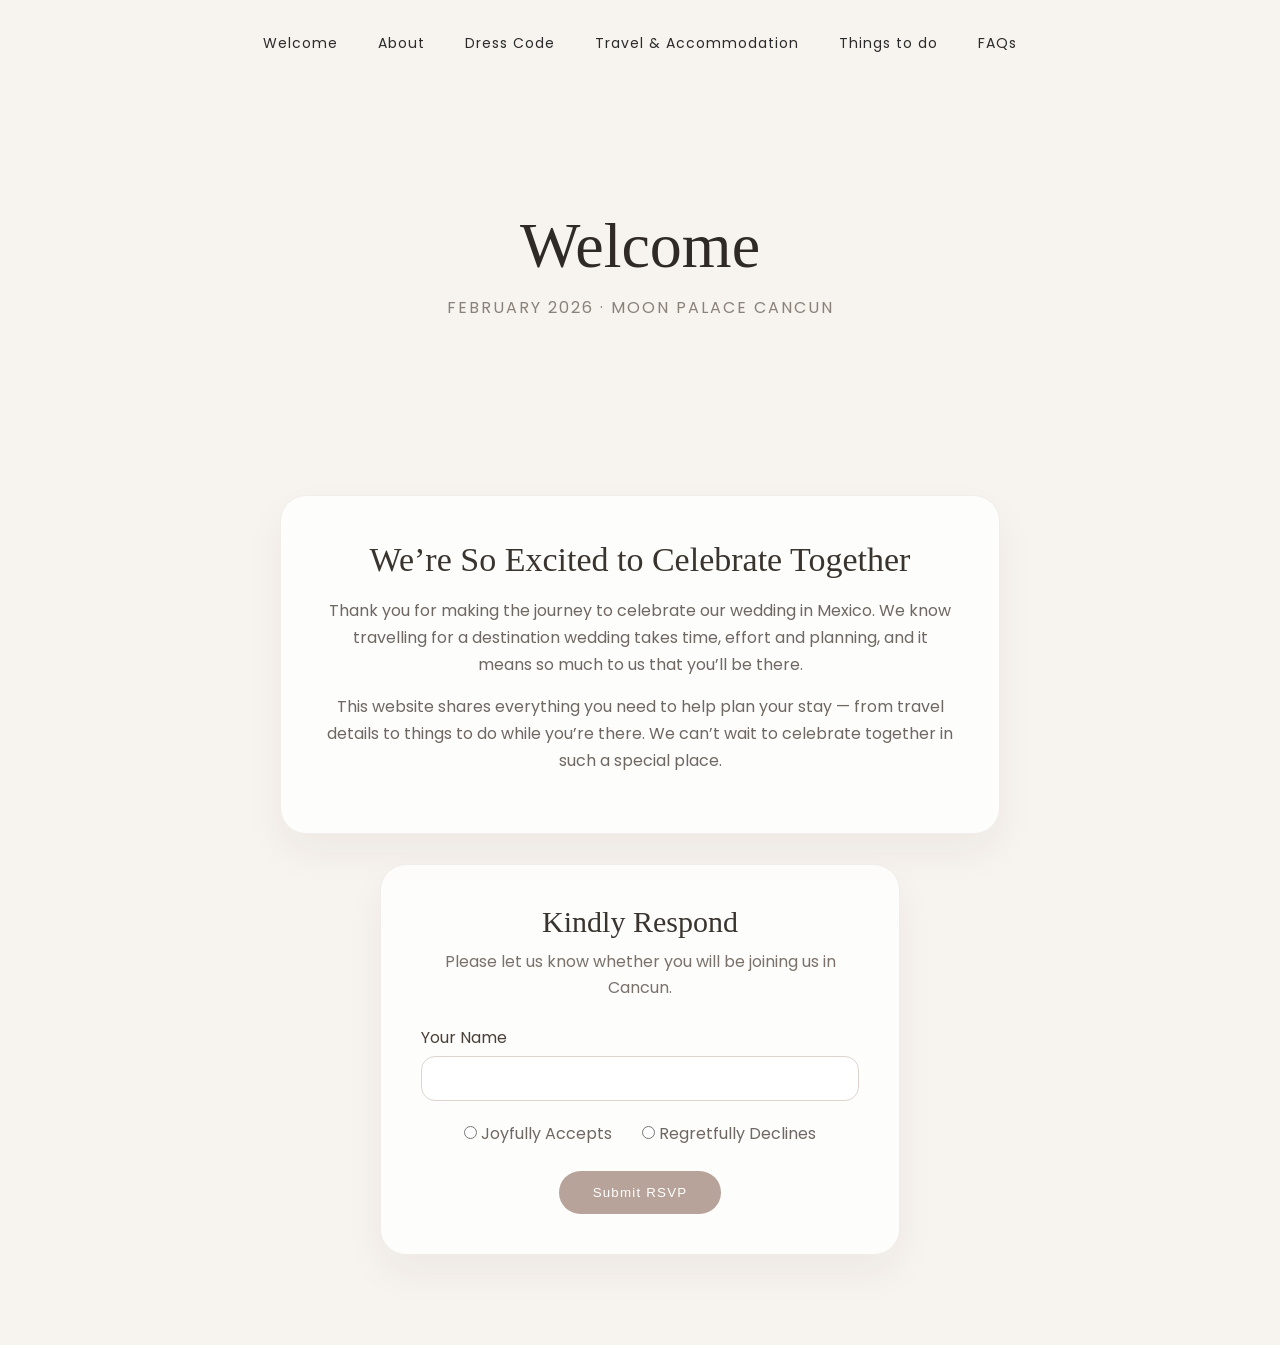
==== index.html @ 93743fab "Add files via upload" ====
<!DOCTYPE html>
<html lang="en">
<head>
  <meta charset="UTF-8">
  <meta name="viewport" content="width=device-width, initial-scale=1.0">
  <title>Priyanka & Govind are getting married</title>

  <link rel="stylesheet" href="style.css">

  <!-- Google Fonts -->
  <link rel="preconnect" href="https://fonts.googleapis.com">
  <link rel="preconnect" href="https://fonts.gstatic.com" crossorigin>
  <link href="https://fonts.googleapis.com/css2?family=Figtree:ital,wght@0,300..900;1,300..900&family=Parisienne&family=Poppins:ital,wght@0,100;0,200;0,300;0,400;0,500;0,600;0,700;0,800;0,900;1,100;1,200;1,300;1,400;1,500;1,600;1,700;1,800;1,900&display=swap" rel="stylesheet">
</head>

<body class="page-home">

  <!-- Navigation -->
  <nav>
    <div class="nav-links">
      <ul>
        <li><a href="index.html">Welcome</a></li>
        <li><a href="About.html">About</a></li>
        <li><a href="DressCode.html">Dress Code</a></li>
        <li><a href="Travel.html">Travel & Accommodation</a></li>
        <li><a href="Thingstodo.html">Things to do</a></li>
        <li><a href="FAQs.html">FAQs</a></li>
      </ul>
    </div>
  </nav>

  <!-- Hero -->
  <section class="welcome-hero">
    <div class="welcome-overlay">
      <h1>Welcome</h1>
      <p class="hero-subtitle">February 2026 · Moon Palace Cancun</p>
    </div>
  </section>

  <!-- Welcome Message -->
  <section class="welcome-message">
    <div class="message-card">
      <h2>We’re So Excited to Celebrate Together</h2>

      <p>
        Thank you for making the journey to celebrate our wedding in Mexico.
        We know travelling for a destination wedding takes time, effort and planning,
        and it means so much to us that you’ll be there.
      </p>

      <p>
        This website shares everything you need to help plan your stay —
        from travel details to things to do while you’re there.
        We can’t wait to celebrate together in such a special place.
      </p>
    </div>
  </section>

  <!-- RSVP Section -->
  <section class="rsvp-section">
    <h2>Kindly Respond</h2>

    <p class="rsvp-text">
      Please let us know whether you will be joining us in Cancun.
    </p>

    <form class="rsvp-form"
          action="https://formspree.io/f/mzdajled"
          method="POST">

      <input type="hidden" name="form_source" value="rsvp_response">

      <div class="form-block">
        <label for="rsvp-name">Your Name</label>
        <input type="text" id="rsvp-name" name="guest_name" required>
      </div>

      <div class="rsvp-options">
        <label class="rsvp-choice">
          <input type="radio" name="attendance" value="Yes" required>
          Joyfully Accepts
        </label>

        <label class="rsvp-choice">
          <input type="radio" name="attendance" value="No">
          Regretfully Declines
        </label>
      </div>

      <button type="submit" class="btn-primary">Submit RSVP</button>

    </form>
  </section>

</body>
</html>
---- style.css ----
/* =====================================================
1. RESET
===================================================== */

*,
*::before,
*::after {
  margin: 0;
  padding: 0;
  box-sizing: border-box;
}

/* =====================================================
2. GLOBAL DESIGN
===================================================== */

body {
  font-family: "Poppins", sans-serif;
  color: #3a342f;
  background: #f7f3ef;
}

h1, h2, h3 {
  font-family: "Playfair Display", serif;
  font-weight: 500;
}

p {
  line-height: 1.6;
  color: #6f6761;
}

/* NAVIGATION */

nav {
  padding: 30px 0;
  text-align: center;
}

.nav-links ul {
  list-style: none;
}

.nav-links li {
  display: inline-block;
  margin: 0 18px;
}

.nav-links a {
  text-decoration: none;
  color: #2b2b2b;
  font-size: 14px;
  letter-spacing: 1px;
}

/* SHARED SECTION WRAPPER */

.page-section {
  max-width: 1100px;
  margin: 80px auto;
  padding: 0 20px;
  text-align: center;
}

/* BUTTON */

.btn-primary {
  padding: 14px 34px;
  border-radius: 40px;
  background: #b7a39a;
  color: white;
  border: none;
  cursor: pointer;
}

/* =====================================================
3. HOME PAGE
===================================================== */

.page-home .welcome-hero {
    height: 360px;
    display: flex;
    align-items: center;
    justify-content: center;
    text-align: center;
    background:
        linear-gradient(rgba(247,243,239,0.75), rgba(247,243,239,0.95)),
        url("Pictures/photos/cancun.jpg") center/cover no-repeat;
}

.page-home .welcome-overlay h1 {
    font-size: 64px;
    margin-bottom: 12px;
    color: #2f2a26;
}

.page-home .hero-subtitle {
    letter-spacing: 2px;
    text-transform: uppercase;
    color: #8a817a;
}


/* MESSAGE SECTION */

.page-home .welcome-message {
    margin: 50px auto 30px;
    padding: 0 20px;
}

.page-home .message-card {
    max-width: 720px;
    margin: auto;
    padding: 45px;
    border-radius: 26px;
    background: rgba(255,255,255,0.78);
    border: 1px solid rgba(200,190,180,0.25);
    text-align: center;
    box-shadow: 0 18px 40px rgba(60,40,20,0.05);
}

.page-home .message-card h2 {
    font-size: 34px;
    margin-bottom: 18px;
}

.page-home .message-card p {
    color: #6f6761;
    line-height: 1.7;
    margin-bottom: 14px;
}


/* RSVP SECTION */

.page-home .rsvp-section {
    max-width: 520px;
    margin: 20px auto 90px;
    padding: 40px;
    border-radius: 26px;
    background: rgba(255,255,255,0.78);
    border: 1px solid rgba(200,190,180,0.25);
    text-align: center;
    box-shadow: 0 18px 40px rgba(60,40,20,0.05);
}

.page-home .rsvp-section h2 {
    font-size: 30px;
    margin-bottom: 10px;
}

.page-home .rsvp-text {
    color: #7a716a;
    margin-bottom: 25px;
}


/* FORM */

.page-home .rsvp-form {
    text-align: left;
}

.page-home .rsvp-form input[type="text"] {
    width: 100%;
    padding: 14px;
    border-radius: 14px;
    border: 1px solid #ddd4cd;
    margin-bottom: 20px;
}


/* YES / NO OPTIONS */

.page-home .rsvp-options {
    display: flex;
    justify-content: center;
    gap: 30px;
    margin-bottom: 25px;
}

.page-home .rsvp-choice {
    font-size: 16px;
    color: #6f6761;
}


/* BUTTON */

.page-home .btn-primary {
    display: inline-block;
    padding: 14px 34px;
    border-radius: 40px;
    background: #b7a39a;
    color: white;
    border: none;
    letter-spacing: 1.2px;
    cursor: pointer;
    transition: 0.3s ease;
    
}

.page-home .btn-primary:hover {
    background: #a89289;
    transform: translateY(-2px);

}

/* Center the RSVP button without affecting inputs */
.page-home .rsvp-form {
    text-align: center;
}

.page-home .rsvp-form .form-block {
    text-align: left;
}

/* =====================================================
4. ABOUT PAGE (EVENT GRID)
===================================================== */


.events-grid {
    display: grid;
    grid-template-columns: repeat(3, 1fr);
    gap: 28px;
    max-width: 900px;
    margin: 0 auto;
    align-items: stretch; /* makes all cards equal height */
  }
  
  .event-card {
    background: white;
    border-radius: 18px;
    overflow: hidden;
    box-shadow: 0 10px 24px rgba(0,0,0,0.06);
    padding-bottom: 20px;
  
    display: flex;              /* IMPORTANT */
    flex-direction: column;     /* allows equal-height layout */
    height: 100%;
    transition: transform .25s ease, box-shadow .25s ease;
  }
  
  .event-card:hover {
    transform: translateY(-4px);
    box-shadow: 0 16px 28px rgba(0,0,0,0.08);
  }
  
  /* Image scaled down */
  .event-card img {
    width: 100%;
    height: 170px;
    object-fit: cover;
  }
  
  /* Title */
  .event-card h3 {
    margin: 16px 0 4px;
    font-size: 20px;
    font-weight: 500;
  }
  
  /* Date */
  .event-card p strong {
    font-size: 15.5px;
    color: #6f6761;
  }
  
  /* Body text */
  .event-card p {
    padding: 0 20px;
    font-size: 14.5px;
    line-height: 1.6;
    color: #6f6761;
  }
  
  /* This makes all cards finish evenly */
  .event-card p:last-child {
    margin-top: auto;
  }

/* =====================================================
5. DRESS CODE PAGE
===================================================== */
/* =========================
   PAGE INTRO
========================= */

.dress-intro {
    text-align: center;
    margin-bottom: 40px;
  }
  
  .dress-intro h2 {
    font-size: 42px;
    margin-bottom: 10px;
  }
  
  .dress-intro p {
    color: #6f6761;
  }
  
  
  /* =========================
     TABLE CONTAINER
     (Full-width, NOT boxed)
  ========================= */
  
  .dress-table {
    width: 100%;
    max-width: 1400px;          /* keeps it wide but not stretched to infinity */
    margin: 50px auto;
    padding: 0 24px;            /* reduced side padding = more usable width */
  
    border-radius: 22px;
    overflow: hidden;
  
    background: rgba(255,255,255,0.78);
    border: 1px solid rgba(200,190,180,0.25);
    box-shadow: 0 18px 40px rgba(60,40,20,0.05);
  }
  
  
  /* =========================
     GRID STRUCTURE (WIDE + HORIZONTAL)
  ========================= */
  
  .dress-header,
  .dress-row {
    display: grid;
  
    /* Forces a horizontal layout */
    grid-template-columns: 1.3fr 1fr 2fr 2.4fr;
  
    column-gap: 40px;           /* adds breathing room horizontally */
  }
  
  
  /* =========================
     HEADER
  ========================= */
  
  .dress-header {
    padding: 18px 28px;
  
    font-size: 12px;
    letter-spacing: 3px;
    text-transform: uppercase;
    color: #8a817a;
  
    background: rgba(248,244,240,0.9);
    border-bottom: 1px solid rgba(0,0,0,0.05);
  }
  
  
  /* =========================
     ROWS (Reduced Height)
  ========================= */
  
  .dress-row {
    padding: 20px 28px;        /* tighter = less vertical stretch */
    align-items: center;
  
    border-bottom: 1px solid rgba(0,0,0,0.05);
    transition: background 0.25s ease;
  }
  
  .dress-row:last-child {
    border-bottom: none;
  }
  
  .dress-row:nth-child(even) {
    background: rgba(252,249,246,0.65);
  }
  
  .dress-row:hover {
    background: rgba(255,255,255,0.9);
  }
  
  
  /* =========================
     ALIGNMENT (LEFT = feels wider)
  ========================= */
  
  .dress-header div,
  .dress-row > div {
    text-align: left;
    width: 100%;
  }
  
  
  /* =========================
     TYPOGRAPHY
  ========================= */
  
  .dress-event {
    font-family: "Playfair Display", serif;
    font-size: 24px;
    color: #2f2a26;
  }
  
  .dress-theme {
    font-size: 18px;
    color: #7a716a;
  }
  
  
  /* IMPORTANT:
     No max-width → allows text to flow horizontally
  */
  .dress-details {
    font-size: 16px;
    color: #7a716a;
    line-height: 1.45;
  }
  
  
  /* =========================
     ATTIRE COLUMN
     (Compact but still horizontal)
  ========================= */
  
  .dress-suggestions {
    font-size: 16px;
    line-height: 1.5;
    color: #4f4a45;
  }
  
  .dress-suggestions strong {
    display: block;
    font-weight: 600;
    margin: 6px 0 2px;
    letter-spacing: 0.3px;
  }
  
  
  /* =========================
     MOBILE ONLY (Stack when needed)
  ========================= */
  
  @media (max-width: 900px) {
  
    .dress-header {
      display: none;
    }
  
    .dress-row {
      grid-template-columns: 1fr;
      gap: 6px;
      padding: 22px;
    }
  
    .dress-event {
      font-size: 20px;
    }
  }
/* =====================================================
6. TRAVEL PAGE
===============================================/* ============================================================ */
.travel-hero {
    background: linear-gradient(rgba(255,255,255,0.78), rgba(255,255,255,0.78)),
                url("images/moon-palace.jpg") center/cover no-repeat;
    padding: 110px 20px 90px;
    text-align: center;
  }
  
  .travel-hero h1 {
    font-family: "Playfair Display", serif;
    font-size: 54px;
    color: #3e342c;
    margin-bottom: 25px;
  }
  
  .travel-buttons {
    margin-top: 25px;
  }
  
  
  /* =========================
     TWO INFO CARDS GRID
  ========================= */
  
  .travel-grid {
    max-width: 1100px;
    margin: 70px auto;
    padding: 0 20px;
  
    display: grid;
    grid-template-columns: 1fr 1fr;
    gap: 55px;
  }
  
  .travel-card {
    background: #ffffff;
    padding: 38px 40px;
    border-radius: 22px;
  
    box-shadow: 0 18px 40px rgba(60,40,20,0.06);
    border: 1px solid rgba(0,0,0,0.04);
  
    text-align: left;
  }
  
  .travel-card h3 {
    font-family: "Playfair Display", serif;
    font-size: 26px;
    margin-bottom: 18px;
    color: #3e342c;
  }
  
  .travel-card ul {
    padding-left: 18px;
    line-height: 1.7;
    color: #5c5148;
  }
  
  .travel-card li {
    margin-bottom: 10px;
  }
  
  
  /* =========================
     FLIGHTS SECTION
  ========================= */
  
  .flights-section {
    max-width: 1000px;
    margin: 80px auto;
    padding: 0 20px;
    text-align: center;
  }
  
  .flights-section h2 {
    font-family: "Playfair Display", serif;
    font-size: 34px;
    margin-bottom: 15px;
    color: #3e342c;
  }
  
  .flight-note {
    max-width: 650px;
    margin: 0 auto 35px;
    color: #6d625a;
    line-height: 1.6;
  }
  
  
  /* =========================
     FLIGHTS TABLE
  ========================= */
  
  .flights-table {
    border-radius: 18px;
    overflow: hidden;
    background: #ffffff;
    box-shadow: 0 18px 40px rgba(60,40,20,0.06);
    border: 1px solid rgba(0,0,0,0.05);
  }
  
  .flight-row {
    display: grid;
    grid-template-columns: 1fr 1fr 1fr;
  
    padding: 20px 26px;
    text-align: left;
  
    border-bottom: 1px solid rgba(0,0,0,0.05);
  }
  
  .flight-row:last-child {
    border-bottom: none;
  }
  
  .flight-row.header {
    background: #faf7f4;
    font-weight: 600;
    color: #7a6e66;
    letter-spacing: 1px;
    text-transform: uppercase;
    font-size: 13px;
  }
  
  
  /* =========================
     GUEST DETAILS FORM
  ========================= */
  
  .guest-details {
    max-width: 700px;
    margin: 90px auto;
    padding: 0 20px;
    text-align: center;
  }
  
  .guest-details h2 {
    font-family: "Playfair Display", serif;
    font-size: 32px;
    margin-bottom: 10px;
  }
  
  .guest-intro {
    margin-bottom: 30px;
    color: #6d625a;
  }
  
  .details-form {
    display: flex;
    flex-direction: column;
    gap: 18px;
    text-align: left;
  }
  
  .details-form input,
  .details-form textarea {
    padding: 14px;
    border-radius: 10px;
    border: 1px solid rgba(0,0,0,0.15);
    font-family: inherit;
  }
  
  .details-form textarea {
    min-height: 120px;
  }
  
  
  /* =========================
     MOBILE RESPONSIVE
  ========================= */
  
  @media (max-width: 800px) {
  
    .travel-grid {
      grid-template-columns: 1fr;
      gap: 30px;
    }
  
    .flight-row {
      grid-template-columns: 1fr;
      gap: 6px;
    }
  }

/* =====================================================
   THINGS TO DO PAGE
===================================================== */

/* Section spacing + centering */
.things-section {
    max-width: 1200px;
    margin: 90px auto;
    padding: 0 24px;
    text-align: center;
  }
  
  /* Section titles */
  .things-section h2 {
    font-family: "Playfair Display", serif;
    font-size: 36px;
    color: #3e342c;
    margin-bottom: 40px;
  }
  
  
  /* =========================
     GRID LAYOUT
  ========================= */
  
  .things-grid {
    display: grid;
    grid-template-columns: repeat(3, 1fr);
    gap: 34px;
  }
  
  
  /* =========================
     ACTIVITY CARDS
  ========================= */
  
  .thing-card {
    background: #ffffff;
    padding: 34px 28px;
    border-radius: 20px;
  
    text-align: left;
  
    border: 1px solid rgba(0,0,0,0.05);
    box-shadow: 0 18px 40px rgba(60,40,20,0.06);
  
    transition: transform 0.25s ease, box-shadow 0.25s ease;
  }
  
  /* Soft lift like your reference */
  .thing-card:hover {
    transform: translateY(-6px);
    box-shadow: 0 26px 60px rgba(60,40,20,0.10);
  }
  
  
  /* Card titles */
  .thing-card h3 {
    font-family: "Playfair Display", serif;
    font-size: 22px;
    color: #3e342c;
    margin-bottom: 10px;
  }
  
  /* Card text */
  .thing-card p {
    color: #6b5f57;
    line-height: 1.6;
    font-size: 15.5px;
  }
  
  
  /* =========================
     RESPONSIVE
  ========================= */
  
  @media (max-width: 1000px) {
    .things-grid {
      grid-template-columns: repeat(2, 1fr);
    }
  }
  
  @media (max-width: 640px) {
    .things-grid {
      grid-template-columns: 1fr;
    }
  
    .things-section {
      margin: 60px auto;
    }
  }
/* =====================================================
8. FAQ PAGE
===================================================== */

/* Main FAQ wrapper */
.faq-section {
    max-width: 820px;
    margin: 90px auto 60px;
    padding: 0 24px;
  }
  
  .faq-section h1 {
    font-family: "Playfair Display", serif;
    font-size: 42px;
    color: #3e342c;
    margin-bottom: 35px;
  }
  
  
  /* =========================
     FAQ ITEMS
  ========================= */
  
  .faq-item {
    border-bottom: 1px solid rgba(0,0,0,0.08);
  }
  
  
  /* Question button */
  .faq-question {
    width: 100%;
    padding: 22px 0;
  
    background: none;
    border: none;
  
    font-size: 19px;
    color: #4b4038;
    text-align: left;
  
    cursor: pointer;
    position: relative;
  }
  
  
  /* + icon */
  .faq-question::after {
    content: "+";
    position: absolute;
    right: 0;
    font-size: 22px;
    transition: transform 0.25s ease;
  }
  
  
  /* Rotate when open */
  .faq-item.active .faq-question::after {
    transform: rotate(45deg);
  }
  
  
  /* Answer animation */
  .faq-answer {
    max-height: 0;
    overflow: hidden;
    transition: max-height 0.35s ease;
    color: #6b5f57;
    line-height: 1.6;
    padding-right: 30px;
  }
  
  .faq-item.active .faq-answer {
    max-height: 300px;
    padding-bottom: 20px;
  }
  
  
  /* =========================
     CONTACT SECTION
  ========================= */
  
  .faq-contact {
    max-width: 640px;
    margin: 80px auto 100px;
    padding: 0 24px;
    text-align: center;
  }
  
  .faq-contact h2 {
    font-family: "Playfair Display", serif;
    font-size: 32px;
    margin-bottom: 10px;
    color: #3e342c;
  }
  
  .faq-contact-intro {
    margin-bottom: 30px;
    color: #6d625a;
  }
  
  
  /* =========================
     FORM
  ========================= */
  
  .faq-form {
    display: flex;
    flex-direction: column;
    gap: 18px;
    text-align: left;
  }
  
  .form-block label {
    display: block;
    margin-bottom: 6px;
    color: #4b4038;
  }
  
  .faq-form input,
  .faq-form textarea {
    width: 100%;
    padding: 14px;
    border-radius: 10px;
    border: 1px solid rgba(0,0,0,0.15);
    font-family: inherit;
    font-size: 15px;
  }
  
  .faq-form textarea {
    min-height: 130px;
    resize: vertical;
  }
  
  
  /* =========================
     MOBILE
  ========================= */
  
  @media (max-width: 640px) {
    .faq-section {
      margin-top: 60px;
    }
  
    .faq-section h1 {
      font-size: 32px;
    }
  }
/* =====================================================
9. RESPONSIVE (ALWAYS LAST)
===================================================== */

@media (max-width: 900px) {
  .events-grid,
  .travel-grid,
  .things-grid {
    grid-template-columns: 1fr;
  }

  .flight-row,
  .dress-row {
    grid-template-columns: 1fr;
  }
}
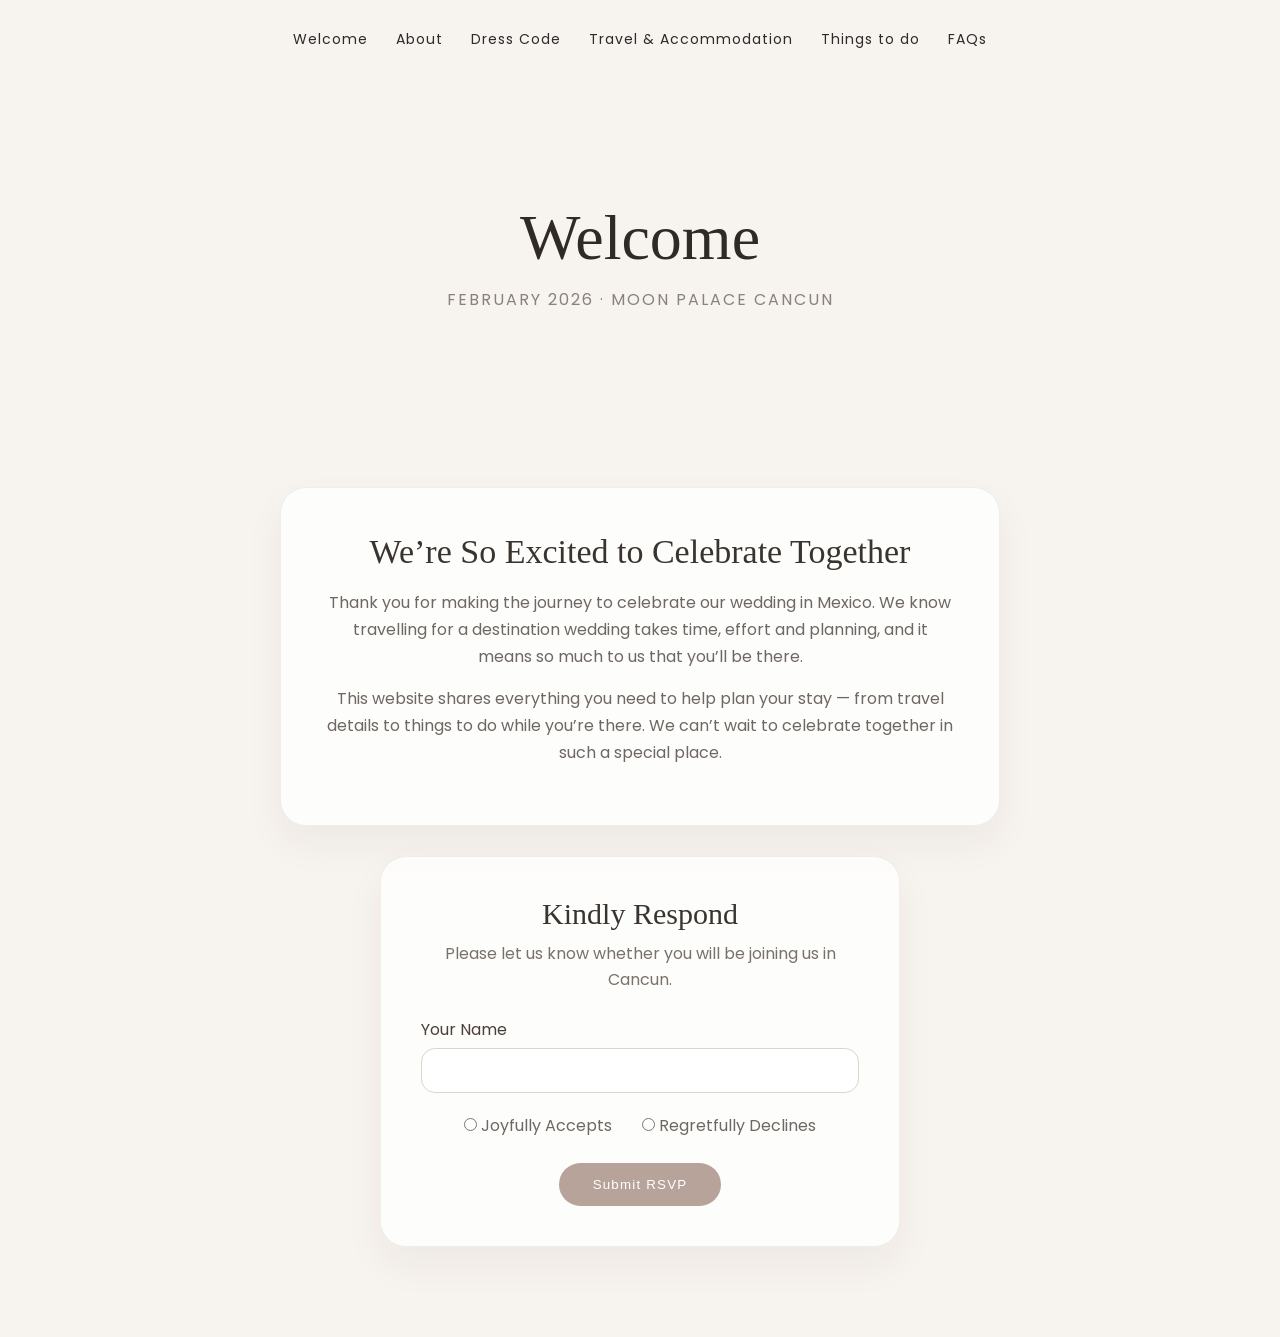
==== commit 37e284fa: "Add files via upload" ====
--- a/index.html
+++ b/index.html
@@ -14,9 +14,15 @@
 </head>
 
 <body class="page-home">
+<!-- Navigation -->
 
-  <!-- Navigation -->
-  <nav>
+<nav>
+  <div class="nav-inner">
+
+    <button class="nav-toggle" aria-label="Open Menu">
+      ☰
+    </button>
+
     <div class="nav-links">
       <ul>
         <li><a href="index.html">Welcome</a></li>
@@ -27,8 +33,10 @@
         <li><a href="FAQs.html">FAQs</a></li>
       </ul>
     </div>
-  </nav>
 
+  </div>
+</nav>
+  
   <!-- Hero -->
   <section class="welcome-hero">
     <div class="welcome-overlay">
@@ -91,6 +99,14 @@
 
     </form>
   </section>
-
+  <script>
+    const toggle = document.querySelector(".nav-toggle");
+    const links = document.querySelector(".nav-links");
+  
+    toggle.addEventListener("click", function () {
+      links.classList.toggle("open");
+    });
+  </script>
+  
 </body>
 </html>
--- a/style.css
+++ b/style.css
@@ -30,20 +30,35 @@
   color: #6f6761;
 }
 
-/* NAVIGATION */
+/* =====================================================
+NAVIGATION (DESKTOP + MOBILE BASE)
+===================================================== */
 
 nav {
-  padding: 30px 0;
+  padding: 26px 20px;
   text-align: center;
-}
-
+  position: relative;
+  z-index: 1000;
+}
+
+/* Inner wrapper (keeps button + links aligned) */
+.nav-inner {
+  max-width: 1100px;
+  margin: 0 auto;
+}
+
+/* Use FLEX instead of inline-block */
 .nav-links ul {
   list-style: none;
-}
-
+  display: flex;
+  justify-content: center;
+  align-items: center;
+  gap: 28px;
+}
+
+/* Remove inline-block completely */
 .nav-links li {
-  display: inline-block;
-  margin: 0 18px;
+  margin: 0;
 }
 
 .nav-links a {
@@ -51,6 +66,16 @@
   color: #2b2b2b;
   font-size: 14px;
   letter-spacing: 1px;
+  transition: opacity 0.25s ease;
+}
+
+.nav-links a:hover {
+  opacity: 0.6;
+}
+
+/* Hide hamburger on desktop */
+.nav-toggle {
+  display: none;
 }
 
 /* SHARED SECTION WRAPPER */
@@ -229,6 +254,7 @@
     align-items: stretch; /* makes all cards equal height */
   }
   
+
   .event-card {
     background: white;
     border-radius: 18px;
@@ -279,6 +305,53 @@
   .event-card p:last-child {
     margin-top: auto;
   }
+/* =========================
+   INTRO SPACING FIX
+========================= */
+
+.events-intro {
+  max-width: 720px;
+  margin: 0 auto 40px;
+  text-align: center;
+}
+
+.events-intro p {
+  margin-top: 12px;
+}
+
+
+/* =========================
+   GUIDANCE BOX
+========================= */
+
+.events-guidance {
+  max-width: 680px;
+  margin: 40px auto 60px;
+  padding: 26px 30px;
+
+  background: rgba(255,255,255,0.7);
+  border-radius: 16px;
+  border: 1px solid rgba(0,0,0,0.04);
+
+  text-align: left;
+
+  /* This softens it visually */
+  font-size: 15.5px;
+  line-height: 1.7;
+  color: #6f6761;
+}
+
+.events-guidance p {
+  margin-bottom: 14px;
+}
+
+.events-guidance ul {
+  padding-left: 18px;
+}
+
+.events-guidance li {
+  margin-bottom: 8px;
+}
 
 /* =====================================================
 5. DRESS CODE PAGE
@@ -434,30 +507,9 @@
     letter-spacing: 0.3px;
   }
   
-  
-  /* =========================
-     MOBILE ONLY (Stack when needed)
-  ========================= */
-  
-  @media (max-width: 900px) {
-  
-    .dress-header {
-      display: none;
-    }
-  
-    .dress-row {
-      grid-template-columns: 1fr;
-      gap: 6px;
-      padding: 22px;
-    }
-  
-    .dress-event {
-      font-size: 20px;
-    }
-  }
 /* =====================================================
 6. TRAVEL PAGE
-===============================================/* ============================================================ */
+===================================================== */
 .travel-hero {
     background: linear-gradient(rgba(255,255,255,0.78), rgba(255,255,255,0.78)),
                 url("images/moon-palace.jpg") center/cover no-repeat;
@@ -582,6 +634,47 @@
   }
   
   
+  /* Add labels manually using pseudo-elements */
+  .flight-row div:nth-child(1)::before {
+    content: "Departure";
+    display: block;
+    font-size: 12px;
+    letter-spacing: 1px;
+    color: #9a9088;
+    text-transform: uppercase;
+    margin-bottom: 2px;
+  }
+
+  .flight-row div:nth-child(2)::before {
+    content: "Airline";
+    display: block;
+    font-size: 12px;
+    letter-spacing: 1px;
+    color: #9a9088;
+    text-transform: uppercase;
+    margin-bottom: 2px;
+  }
+
+  .flight-row div:nth-child(3)::before {
+    content: "Days";
+    display: block;
+    font-size: 12px;
+    letter-spacing: 1px;
+    color: #9a9088;
+    text-transform: uppercase;
+    margin-bottom: 6px;
+  }
+
+  /* Add spacing between cards */
+  .flight-row {
+    border-bottom: none;
+    margin-bottom: 14px;
+    border-radius: 14px;
+    background: #fff;
+    box-shadow: 0 8px 20px rgba(0,0,0,0.05);
+  }
+
+  
   /* =========================
      GUEST DETAILS FORM
   ========================= */
@@ -624,23 +717,7 @@
   }
   
   
-  /* =========================
-     MOBILE RESPONSIVE
-  ========================= */
-  
-  @media (max-width: 800px) {
-  
-    .travel-grid {
-      grid-template-columns: 1fr;
-      gap: 30px;
-    }
-  
-    .flight-row {
-      grid-template-columns: 1fr;
-      gap: 6px;
-    }
-  }
-
+  
 /* =====================================================
    THINGS TO DO PAGE
 ===================================================== */
@@ -713,25 +790,6 @@
   }
   
   
-  /* =========================
-     RESPONSIVE
-  ========================= */
-  
-  @media (max-width: 1000px) {
-    .things-grid {
-      grid-template-columns: repeat(2, 1fr);
-    }
-  }
-  
-  @media (max-width: 640px) {
-    .things-grid {
-      grid-template-columns: 1fr;
-    }
-  
-    .things-section {
-      margin: 60px auto;
-    }
-  }
 /* =====================================================
 8. FAQ PAGE
 ===================================================== */
@@ -866,33 +924,179 @@
   }
   
   
-  /* =========================
-     MOBILE
-  ========================= */
-  
-  @media (max-width: 640px) {
-    .faq-section {
-      margin-top: 60px;
-    }
-  
-    .faq-section h1 {
-      font-size: 32px;
-    }
-  }
+
 /* =====================================================
-9. RESPONSIVE (ALWAYS LAST)
+9. MOBILE RESPONSIVE — MASTER (ONLY ONE)
 ===================================================== */
 
-@media (max-width: 900px) {
+@media (max-width: 768px) {
+
+  /* ---------- GLOBAL SPACING ---------- */
+
+  section,
+  .page-section,
+  .things-section,
+  .faq-section,
+  .guest-details {
+    margin: 50px auto;
+    padding: 0 18px;
+  }
+
+  /* ---------- TYPOGRAPHY ---------- */
+
+  h1 {
+    font-size: clamp(32px, 8vw, 44px);
+    line-height: 1.2;
+  }
+
+  h2 {
+    font-size: clamp(24px, 6vw, 32px);
+  }
+
+  h3 {
+    font-size: 20px;
+  }
+
+  p {
+    font-size: 15.5px;
+  }
+
+  /* ---------- NAV → MOBILE DROPDOWN ---------- */
+
+  /* =====================================================
+MOBILE NAV
+===================================================== */
+
+@media (max-width: 768px) {
+
+  /* Show hamburger */
+  .nav-toggle {
+    display: block;
+    font-size: 26px;
+    background: none;
+    border: none;
+    margin: 0 auto;
+    cursor: pointer;
+  }
+
+  /* Stack menu */
+  .nav-links {
+    position: absolute;
+    top: 100%;
+    left: 0;
+    width: 100%;
+    background: #f7f3ef;
+
+    max-height: 0;
+    overflow: hidden;
+    transition: max-height 0.35s ease;
+  }
+
+  .nav-links ul {
+    flex-direction: column;
+    gap: 10px;
+    padding: 16px 0;
+  }
+
+  .nav-links a {
+    display: block;
+    padding: 12px;
+    font-size: 16px;
+  }
+
+  /* When opened via JS */
+  .nav-links.open {
+    max-height: 400px;
+  }
+}
+  /* ---------- STACK ALL GRIDS ---------- */
+
   .events-grid,
   .travel-grid,
   .things-grid {
     grid-template-columns: 1fr;
-  }
-
-  .flight-row,
+    gap: 24px;
+  }
+
+  /* ---------- EVENTS GUIDANCE BOX ---------- */
+
+  .events-guidance {
+    padding: 20px;
+    margin-bottom: 40px;
+  }
+
+  /* ---------- FLIGHTS → MOBILE CARDS ---------- */
+
+  .flight-row {
+    grid-template-columns: 1fr;
+    padding: 16px 18px;
+    gap: 4px;
+    border-bottom: none;
+    margin-bottom: 14px;
+    border-radius: 14px;
+    background: #fff;
+    box-shadow: 0 8px 20px rgba(0,0,0,0.05);
+  }
+
+  .flight-row.header {
+    display: none;
+  }
+
+  .flight-row div:nth-child(1)::before {
+    content: "Departure";
+    font-size: 12px;
+    color: #9a9088;
+    text-transform: uppercase;
+    display: block;
+  }
+
+  .flight-row div:nth-child(2)::before {
+    content: "Airline";
+    font-size: 12px;
+    color: #9a9088;
+    text-transform: uppercase;
+    display: block;
+  }
+
+  .flight-row div:nth-child(3)::before {
+    content: "Days";
+    font-size: 12px;
+    color: #9a9088;
+    text-transform: uppercase;
+    display: block;
+  }
+
+  /* ---------- DRESS TABLE STACK ---------- */
+
+  .dress-header {
+    display: none;
+  }
+
   .dress-row {
     grid-template-columns: 1fr;
-  }
-}
-
+    padding: 18px;
+    gap: 6px;
+  }
+
+  /* ---------- FORMS ---------- */
+
+  .details-form input,
+  .details-form textarea,
+  .faq-form input,
+  .faq-form textarea {
+    font-size: 16px;
+  }
+
+  /* ---------- BUTTON ---------- */
+
+  .btn-primary {
+    width: 100%;
+    padding: 16px;
+  }
+}
+
+
+/* Hide hamburger on desktop */
+.nav-toggle {
+  display: none;
+}
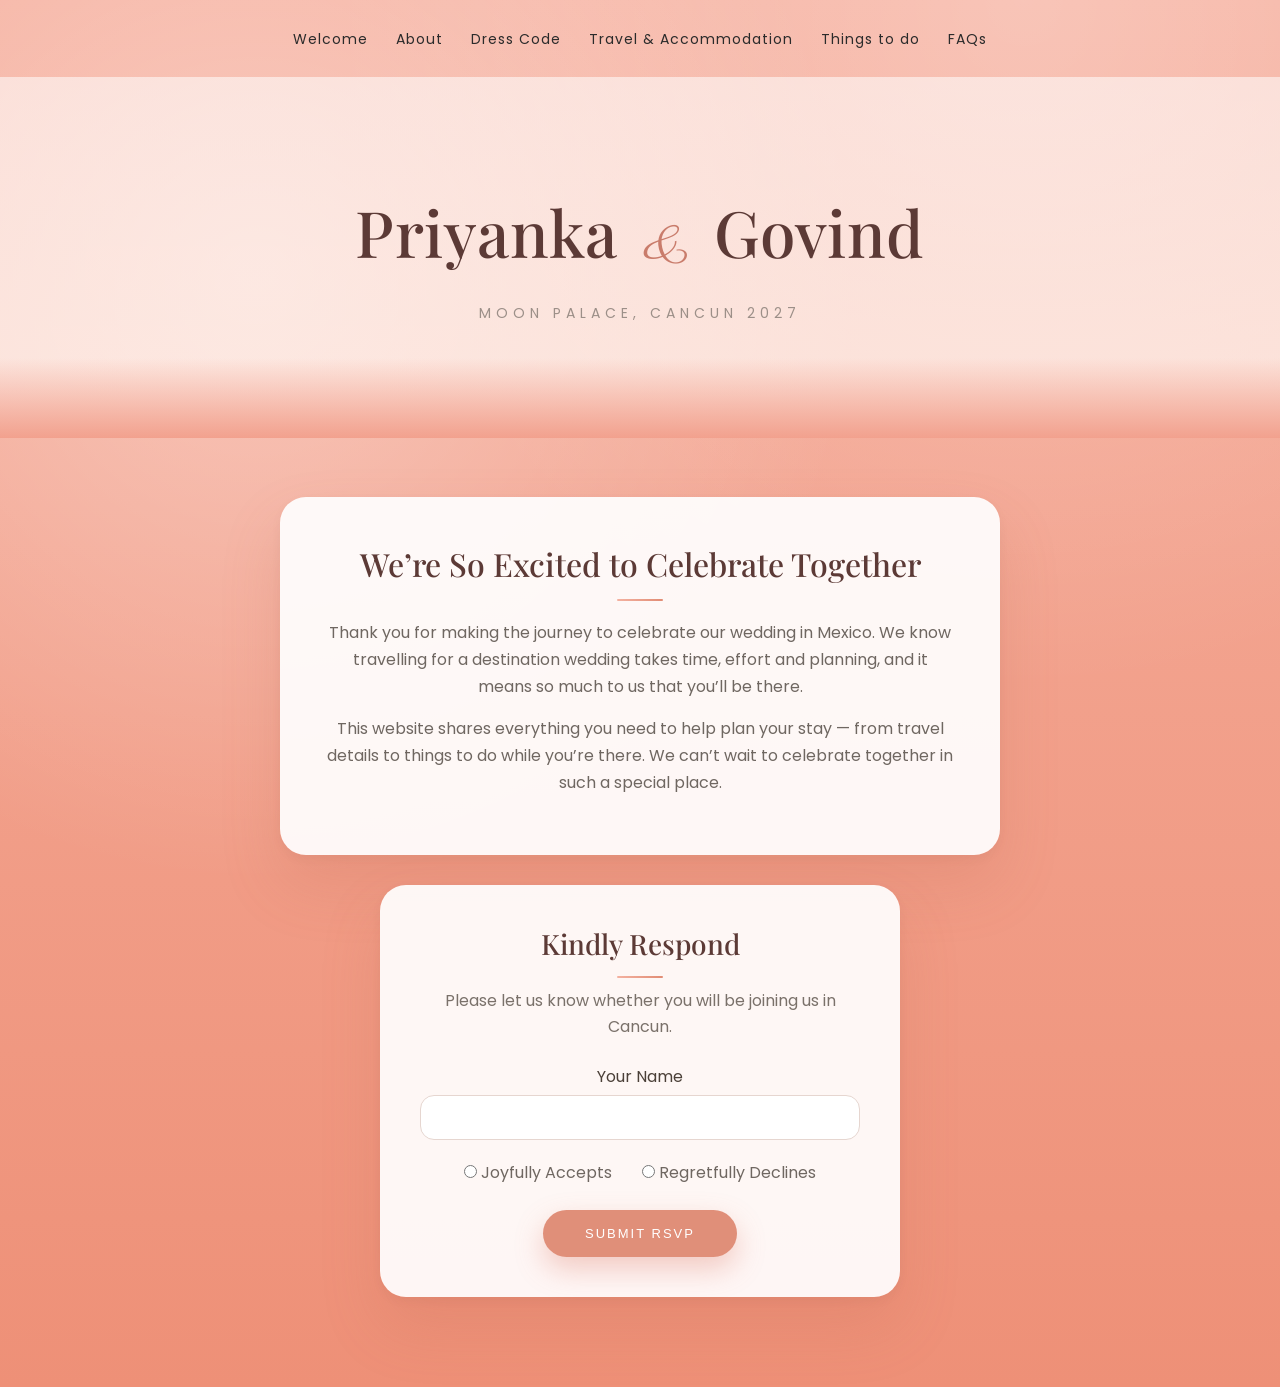
==== commit 87a66ad9: "Add files via upload" ====
--- a/index.html
+++ b/index.html
@@ -11,17 +11,16 @@
   <link rel="preconnect" href="https://fonts.googleapis.com">
   <link rel="preconnect" href="https://fonts.gstatic.com" crossorigin>
   <link href="https://fonts.googleapis.com/css2?family=Figtree:ital,wght@0,300..900;1,300..900&family=Parisienne&family=Poppins:ital,wght@0,100;0,200;0,300;0,400;0,500;0,600;0,700;0,800;0,900;1,100;1,200;1,300;1,400;1,500;1,600;1,700;1,800;1,900&display=swap" rel="stylesheet">
+  <link href="https://fonts.googleapis.com/css2?family=Playfair+Display:wght@400;500&family=Cormorant+Garamond:wght@300;400&display=swap" rel="stylesheet">
 </head>
 
 <body class="page-home">
+
 <!-- Navigation -->
-
 <nav>
   <div class="nav-inner">
 
-    <button class="nav-toggle" aria-label="Open Menu">
-      ☰
-    </button>
+    <button class="nav-toggle" aria-label="Open Menu">☰</button>
 
     <div class="nav-links">
       <ul>
@@ -36,77 +35,84 @@
 
   </div>
 </nav>
-  
-  <!-- Hero -->
-  <section class="welcome-hero">
-    <div class="welcome-overlay">
-      <h1>Welcome</h1>
-      <p class="hero-subtitle">February 2026 · Moon Palace Cancun</p>
-    </div>
-  </section>
 
-  <!-- Welcome Message -->
-  <section class="welcome-message">
-    <div class="message-card">
-      <h2>We’re So Excited to Celebrate Together</h2>
+<!-- Hero -->
+<section class="welcome-hero">
+  <div class="welcome-overlay">
+    <h1 class="couple-names">
+      Priyanka <span>&</span> Govind
+    </h1>
 
-      <p>
-        Thank you for making the journey to celebrate our wedding in Mexico.
-        We know travelling for a destination wedding takes time, effort and planning,
-        and it means so much to us that you’ll be there.
-      </p>
+    <p class="wedding-line">Moon Palace, Cancun 2027</p>
+  </div>
+</section>
 
-      <p>
-        This website shares everything you need to help plan your stay —
-        from travel details to things to do while you’re there.
-        We can’t wait to celebrate together in such a special place.
-      </p>
-    </div>
-  </section>
+<!-- Welcome Message -->
+<section class="welcome-message">
+  <div class="message-card">
+    <h2>We’re So Excited to Celebrate Together</h2>
 
-  <!-- RSVP Section -->
-  <section class="rsvp-section">
-    <h2>Kindly Respond</h2>
-
-    <p class="rsvp-text">
-      Please let us know whether you will be joining us in Cancun.
+    <p>
+      Thank you for making the journey to celebrate our wedding in Mexico.
+      We know travelling for a destination wedding takes time, effort and planning,
+      and it means so much to us that you’ll be there.
     </p>
 
-    <form class="rsvp-form"
-          action="https://formspree.io/f/mzdajled"
-          method="POST">
+    <p>
+      This website shares everything you need to help plan your stay —
+      from travel details to things to do while you’re there.
+      We can’t wait to celebrate together in such a special place.
+    </p>
+  </div>
+</section>
 
-      <input type="hidden" name="form_source" value="rsvp_response">
+<!-- RSVP Section -->
+<section class="rsvp-section">
+  <h2>Kindly Respond</h2>
 
-      <div class="form-block">
-        <label for="rsvp-name">Your Name</label>
-        <input type="text" id="rsvp-name" name="guest_name" required>
-      </div>
+  <p class="rsvp-text">
+    Please let us know whether you will be joining us in Cancun.
+  </p>
 
-      <div class="rsvp-options">
-        <label class="rsvp-choice">
-          <input type="radio" name="attendance" value="Yes" required>
-          Joyfully Accepts
-        </label>
+  <form class="rsvp-form"
+        action="https://formspree.io/f/mzdajled"
+        method="POST">
 
-        <label class="rsvp-choice">
-          <input type="radio" name="attendance" value="No">
-          Regretfully Declines
-        </label>
-      </div>
+    <input type="hidden" name="form_source" value="rsvp_response">
 
-      <button type="submit" class="btn-primary">Submit RSVP</button>
+    <div class="form-block">
+      <label for="rsvp-name">Your Name</label>
+      <input type="text" id="rsvp-name" name="guest_name" required>
+    </div>
 
-    </form>
-  </section>
-  <script>
+    <div class="rsvp-options">
+      <label class="rsvp-choice">
+        <input type="radio" name="attendance" value="Yes" required>
+        Joyfully Accepts
+      </label>
+
+      <label class="rsvp-choice">
+        <input type="radio" name="attendance" value="No">
+        Regretfully Declines
+      </label>
+    </div>
+
+    <button type="submit" class="btn-primary">Submit RSVP</button>
+  </form>
+</section>
+<script>
+  document.addEventListener("DOMContentLoaded", function () {
     const toggle = document.querySelector(".nav-toggle");
     const links = document.querySelector(".nav-links");
   
-    toggle.addEventListener("click", function () {
-      links.classList.toggle("open");
-    });
+    if (toggle && links) {
+      toggle.addEventListener("click", function () {
+        links.classList.toggle("open");
+      });
+    }
+  });
   </script>
-  
+
+
 </body>
 </html>
--- a/style.css
+++ b/style.css
@@ -17,18 +17,25 @@
 body {
   font-family: "Poppins", sans-serif;
   color: #3a342f;
-  background: #f7f3ef;
+
+  /* Your sunset background — merged properly */
+  background:
+    radial-gradient(circle at 20% 20%, rgba(255,255,255,0.35), transparent 40%),
+    radial-gradient(circle at 80% 0%, rgba(255,255,255,0.25), transparent 40%),
+    linear-gradient(180deg, #f6b1a0 0%, #ee9077 100%);
 }
 
 h1, h2, h3 {
   font-family: "Playfair Display", serif;
   font-weight: 500;
+  color: #4a2a2a;
 }
 
 p {
   line-height: 1.6;
   color: #6f6761;
 }
+
 
 /* =====================================================
 NAVIGATION (DESKTOP + MOBILE BASE)
@@ -39,6 +46,7 @@
   text-align: center;
   position: relative;
   z-index: 1000;
+  position: relative;
 }
 
 /* Inner wrapper (keeps button + links aligned) */
@@ -99,146 +107,211 @@
 }
 
 /* =====================================================
-3. HOME PAGE
+3. HOME PAGE — PINK + SUNSET STYLE
 ===================================================== */
 
+/* HERO */
 .page-home .welcome-hero {
-    height: 360px;
-    display: flex;
-    align-items: center;
-    justify-content: center;
-    text-align: center;
-    background:
-        linear-gradient(rgba(247,243,239,0.75), rgba(247,243,239,0.95)),
-        url("Pictures/photos/cancun.jpg") center/cover no-repeat;
-}
-
+  height: 360px;
+  display: flex;
+  align-items: center;
+  justify-content: center;
+  text-align: center;
+  position: relative;
+
+  background:
+    linear-gradient(rgba(255,255,255,0.55), rgba(255,245,240,0.75)),
+    url("Pictures/photos/cancun.jpg") center/cover no-repeat;
+}
+
+
+/* Soft transition into coral section */
+.page-home .welcome-hero::after {
+  content: "";
+  position: absolute;
+  bottom: -1px;
+  left: 0;
+  width: 100%;
+  height: 80px;
+
+  background: linear-gradient(to bottom,
+      rgba(255,255,255,0) 0%,
+      #f2a18e 100%);
+}
+
+/* MAIN TITLE */
 .page-home .welcome-overlay h1 {
-    font-size: 64px;
-    margin-bottom: 12px;
-    color: #2f2a26;
-}
-
+  font-family: "Playfair Display", serif;
+  font-weight: 500;
+  font-size: clamp(42px, 6vw, 64px);
+  letter-spacing: 0.5px;
+
+  color: #5c3a36;   /* warm romantic brown */
+  margin-bottom: 10px;
+}
+
+
+/* SUBTITLE */
 .page-home .hero-subtitle {
+  text-transform: uppercase;
+  letter-spacing: 4px;
+  font-size: 13px;
+
+  color: #a27c72;
+}
+
+.message-card h2::after,
+.rsvp-section h2::after {
+  content: "";
+  display: block;
+  width: 46px;
+  height: 2px;
+  margin: 14px auto 0;
+
+  background: linear-gradient(to right, #f4b2a1, #e18c74);
+  border-radius: 2px;
+}
+  .couple-names span {
+    font-family: "Cormorant Garamond", serif;
+    font-style: italic;
+    font-weight: 300;
+    margin: 0 12px;
+    color: #d48a78;
+  }
+
+.couple-names span {
+  font-family: "Parisienne", cursive;
+  font-size: 0.9em;
+  margin: 0 8px;
+  color: #c97c6b;
+}
+
+/* MESSAGE SECTION */
+.page-home .welcome-message {
+  margin: 60px auto 30px;
+  padding: 0 20px;
+}
+
+.wedding-line {
+  font-family: "Poppins", sans-serif;
+  font-size: 14px;
+  letter-spacing: 5px;
+  text-transform: uppercase;
+
+  color: #9c8f88;
+
+  margin-top: 18px;
+}
+
+.welcome-message {
+  margin: 90px auto 40px;
+}
+
+
+/* MESSAGE CARD */
+.page-home .message-card {
+  max-width: 720px;
+  margin: auto;
+  padding: 45px;
+  border-radius: 26px;
+  background: #fffaf7;
+  box-shadow: 0 30px 70px rgba(180,90,70,0.12);
+  text-align: center;
+  background: rgba(255,255,255,0.92);
+  border: none;
+
+box-shadow:
+  0 30px 60px rgba(190,100,80,0.18),
+  0 4px 12px rgba(0,0,0,0.04);
+
+}
+
+.page-home .message-card h2 {
+  font-size: 32px;
+  margin-bottom: 18px;
+  color: #5c3a36;
+}
+
+.page-home .message-card p {
+  color: #6f6761;
+  line-height: 1.7;
+  margin-bottom: 14px;
+}
+
+/* RSVP SECTION */
+.page-home .rsvp-section {
+  max-width: 520px;
+  margin: 30px auto 90px;
+  padding: 40px;
+  border-radius: 26px;
+  text-align: center;
+  box-shadow: 0 20px 40px rgba(120,70,60,0.08);
+  background: rgba(255,255,255,0.92);
+  border: none;
+
+box-shadow:
+  0 30px 60px rgba(190,100,80,0.18),
+  0 4px 12px rgba(0,0,0,0.04);
+}
+
+.page-home .rsvp-section h2 {
+  font-size: 28px;
+  margin-bottom: 10px;
+  color: #5c3a36;
+}
+
+.page-home .rsvp-text {
+  color: #7a716a;
+  margin-bottom: 25px;
+}
+
+
+/* FORM */
+.page-home .rsvp-form input[type="text"] {
+  width: 100%;
+  padding: 14px;
+  border-radius: 14px;
+
+  border: 1px solid #e6d6d0;
+  background: #ffffff;
+
+  margin-bottom: 20px;
+}
+
+
+/* YES / NO OPTIONS */
+.page-home .rsvp-options {
+  display: flex;
+  justify-content: center;
+  gap: 30px;
+  margin-bottom: 25px;
+}
+
+.page-home .rsvp-choice {
+  font-size: 16px;
+  color: #6f6761;
+}
+
+
+/* BUTTON */
+  .page-home .btn-primary {
+    background: #e08f79;
+    color: white;
+    border-radius: 999px;
+  
+    padding: 16px 42px;
     letter-spacing: 2px;
     text-transform: uppercase;
-    color: #8a817a;
-}
-
-
-/* MESSAGE SECTION */
-
-.page-home .welcome-message {
-    margin: 50px auto 30px;
-    padding: 0 20px;
-}
-
-.page-home .message-card {
-    max-width: 720px;
-    margin: auto;
-    padding: 45px;
-    border-radius: 26px;
-    background: rgba(255,255,255,0.78);
-    border: 1px solid rgba(200,190,180,0.25);
-    text-align: center;
-    box-shadow: 0 18px 40px rgba(60,40,20,0.05);
-}
-
-.page-home .message-card h2 {
-    font-size: 34px;
-    margin-bottom: 18px;
-}
-
-.page-home .message-card p {
-    color: #6f6761;
-    line-height: 1.7;
-    margin-bottom: 14px;
-}
-
-
-/* RSVP SECTION */
-
-.page-home .rsvp-section {
-    max-width: 520px;
-    margin: 20px auto 90px;
-    padding: 40px;
-    border-radius: 26px;
-    background: rgba(255,255,255,0.78);
-    border: 1px solid rgba(200,190,180,0.25);
-    text-align: center;
-    box-shadow: 0 18px 40px rgba(60,40,20,0.05);
-}
-
-.page-home .rsvp-section h2 {
-    font-size: 30px;
-    margin-bottom: 10px;
-}
-
-.page-home .rsvp-text {
-    color: #7a716a;
-    margin-bottom: 25px;
-}
-
-
-/* FORM */
-
-.page-home .rsvp-form {
-    text-align: left;
-}
-
-.page-home .rsvp-form input[type="text"] {
-    width: 100%;
-    padding: 14px;
-    border-radius: 14px;
-    border: 1px solid #ddd4cd;
-    margin-bottom: 20px;
-}
-
-
-/* YES / NO OPTIONS */
-
-.page-home .rsvp-options {
-    display: flex;
-    justify-content: center;
-    gap: 30px;
-    margin-bottom: 25px;
-}
-
-.page-home .rsvp-choice {
-    font-size: 16px;
-    color: #6f6761;
-}
-
-
-/* BUTTON */
-
-.page-home .btn-primary {
-    display: inline-block;
-    padding: 14px 34px;
-    border-radius: 40px;
-    background: #b7a39a;
-    color: white;
-    border: none;
-    letter-spacing: 1.2px;
-    cursor: pointer;
-    transition: 0.3s ease;
-    
-}
-
-.page-home .btn-primary:hover {
-    background: #a89289;
+    font-size: 13px;
+  
+    box-shadow: 0 12px 28px rgba(220,120,100,0.35);
+    transition: all 0.3s ease;
+  }
+  
+  .page-home .btn-primary:hover {
     transform: translateY(-2px);
-
-}
-
-/* Center the RSVP button without affecting inputs */
-.page-home .rsvp-form {
-    text-align: center;
-}
-
-.page-home .rsvp-form .form-block {
-    text-align: left;
-}
+    background: #d67f68;
+  }
 
 /* =====================================================
 4. ABOUT PAGE (EVENT GRID)
@@ -923,16 +996,13 @@
     resize: vertical;
   }
   
-  
-
-/* =====================================================
-9. MOBILE RESPONSIVE — MASTER (ONLY ONE)
+  /* =====================================================
+9. MOBILE RESPONSIVE
 ===================================================== */
 
 @media (max-width: 768px) {
 
-  /* ---------- GLOBAL SPACING ---------- */
-
+  /* GLOBAL SPACING */
   section,
   .page-section,
   .things-section,
@@ -942,34 +1012,15 @@
     padding: 0 18px;
   }
 
-  /* ---------- TYPOGRAPHY ---------- */
-
-  h1 {
-    font-size: clamp(32px, 8vw, 44px);
-    line-height: 1.2;
-  }
-
-  h2 {
-    font-size: clamp(24px, 6vw, 32px);
-  }
-
-  h3 {
-    font-size: 20px;
-  }
-
-  p {
-    font-size: 15.5px;
-  }
-
-  /* ---------- NAV → MOBILE DROPDOWN ---------- */
-
-  /* =====================================================
-MOBILE NAV
-===================================================== */
-
-@media (max-width: 768px) {
-
-  /* Show hamburger */
+  /* TYPOGRAPHY */
+  h1 { font-size: clamp(32px, 8vw, 44px); }
+  h2 { font-size: clamp(24px, 6vw, 32px); }
+  p  { font-size: 15.5px; }
+
+  /* =========================
+     MOBILE NAV (FIXED)
+  ========================= */
+
   .nav-toggle {
     display: block;
     font-size: 26px;
@@ -979,124 +1030,53 @@
     cursor: pointer;
   }
 
-  /* Stack menu */
   .nav-links {
     position: absolute;
     top: 100%;
     left: 0;
     width: 100%;
-    background: #f7f3ef;
+
+    background: #fffaf7;
 
     max-height: 0;
     overflow: hidden;
     transition: max-height 0.35s ease;
   }
 
+  .nav-links.open {
+    max-height: 420px;
+  }
+
   .nav-links ul {
     flex-direction: column;
-    gap: 10px;
-    padding: 16px 0;
+    align-items: center;
+    gap: 12px;
+    padding: 18px 0;
   }
 
   .nav-links a {
-    display: block;
-    padding: 12px;
     font-size: 16px;
-  }
-
-  /* When opened via JS */
-  .nav-links.open {
-    max-height: 400px;
-  }
-}
-  /* ---------- STACK ALL GRIDS ---------- */
-
+    padding: 10px;
+  }
+
+  /* STACK GRIDS */
   .events-grid,
   .travel-grid,
   .things-grid {
     grid-template-columns: 1fr;
-    gap: 24px;
-  }
-
-  /* ---------- EVENTS GUIDANCE BOX ---------- */
-
-  .events-guidance {
-    padding: 20px;
-    margin-bottom: 40px;
-  }
-
-  /* ---------- FLIGHTS → MOBILE CARDS ---------- */
-
-  .flight-row {
-    grid-template-columns: 1fr;
-    padding: 16px 18px;
-    gap: 4px;
-    border-bottom: none;
-    margin-bottom: 14px;
-    border-radius: 14px;
-    background: #fff;
-    box-shadow: 0 8px 20px rgba(0,0,0,0.05);
-  }
-
-  .flight-row.header {
-    display: none;
-  }
-
-  .flight-row div:nth-child(1)::before {
-    content: "Departure";
-    font-size: 12px;
-    color: #9a9088;
-    text-transform: uppercase;
-    display: block;
-  }
-
-  .flight-row div:nth-child(2)::before {
-    content: "Airline";
-    font-size: 12px;
-    color: #9a9088;
-    text-transform: uppercase;
-    display: block;
-  }
-
-  .flight-row div:nth-child(3)::before {
-    content: "Days";
-    font-size: 12px;
-    color: #9a9088;
-    text-transform: uppercase;
-    display: block;
-  }
-
-  /* ---------- DRESS TABLE STACK ---------- */
-
-  .dress-header {
-    display: none;
-  }
+  }
+
+  /* DRESS TABLE → STACK */
+  .dress-header { display: none; }
 
   .dress-row {
     grid-template-columns: 1fr;
     padding: 18px;
-    gap: 6px;
-  }
-
-  /* ---------- FORMS ---------- */
-
-  .details-form input,
-  .details-form textarea,
-  .faq-form input,
-  .faq-form textarea {
-    font-size: 16px;
-  }
-
-  /* ---------- BUTTON ---------- */
-
+  }
+
+  /* FORMS */
   .btn-primary {
     width: 100%;
-    padding: 16px;
-  }
-}
-
-
-/* Hide hamburger on desktop */
-.nav-toggle {
-  display: none;
-}+  }
+}
+
